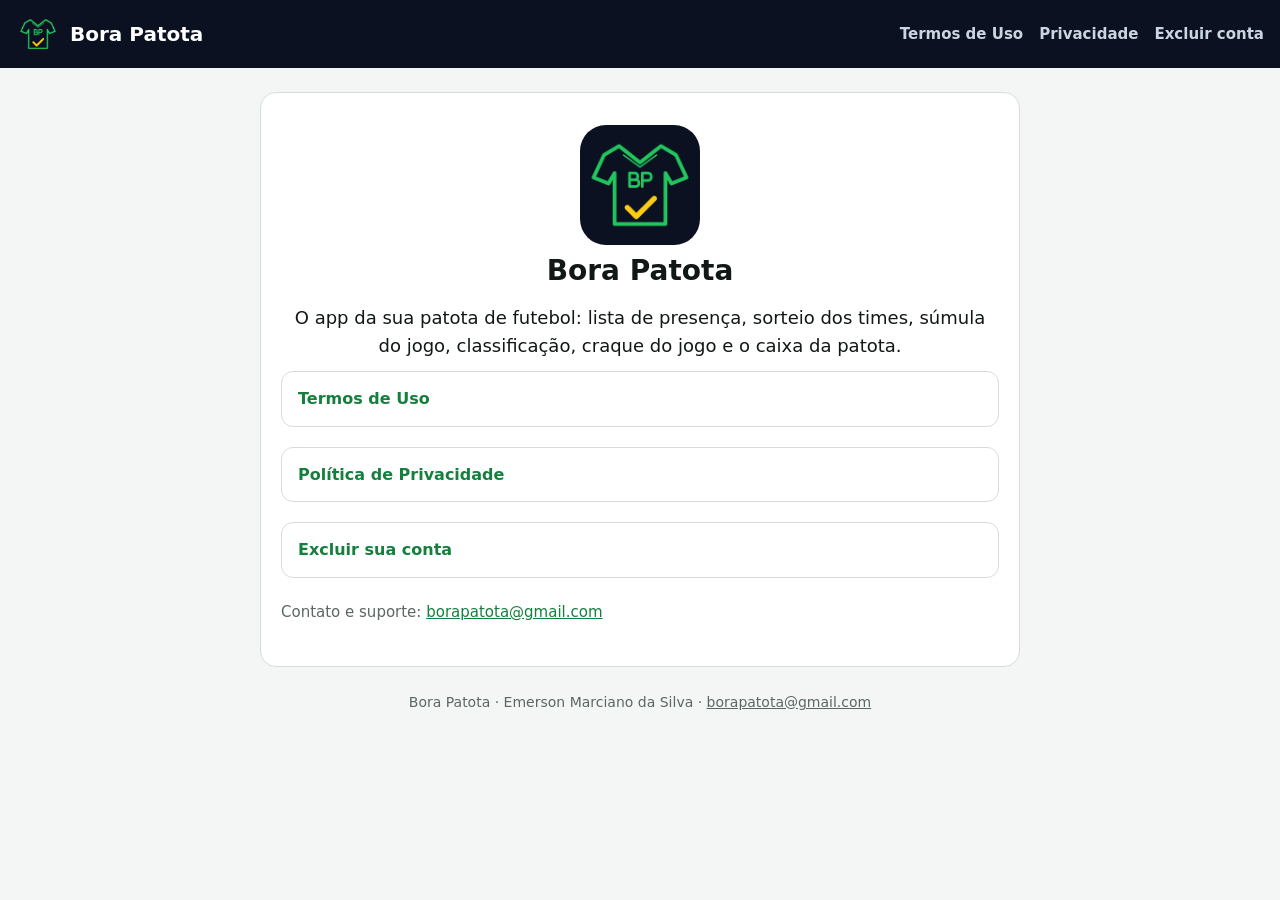
==== index.html @ bec3458f "Site do Bora Patota: termos, privacidade e exclusao de conta" ====
<!doctype html>
<html lang="pt-BR">
<head>
<meta charset="utf-8">
<meta name="viewport" content="width=device-width, initial-scale=1">
<title>Início · Bora Patota</title>
<meta name="description" content="Bora Patota: o app da sua patota de futebol.">
<link rel="icon" href="icone.png">
<link rel="stylesheet" href="estilo.css">
</head>
<body>
<header>
  <a class="marca" href="index.html"><img src="icone.png" alt="" width="44" height="44"><span>Bora Patota</span></a>
  <nav><a href="termos.html">Termos de Uso</a><a href="privacidade.html">Privacidade</a><a href="excluir-conta.html">Excluir conta</a></nav>
</header>
<main>
<section class="capa">
  <img src="icone.png" alt="Ícone do Bora Patota" width="120" height="120">
  <h1>Bora Patota</h1>
  <p class="lead">O app da sua patota de futebol: lista de presença, sorteio dos times, súmula do jogo, classificação, craque do jogo e o caixa da patota.</p>
</section>
<ul class="links">
  <li><a href="termos.html">Termos de Uso</a></li>
  <li><a href="privacidade.html">Política de Privacidade</a></li>
  <li><a href="excluir-conta.html">Excluir sua conta</a></li>
</ul>
<p class="dica">Contato e suporte: <a href="mailto:borapatota@gmail.com">borapatota@gmail.com</a></p>

</main>
<footer>
  <p>Bora Patota · Emerson Marciano da Silva · <a href="mailto:borapatota@gmail.com">borapatota@gmail.com</a></p>
</footer>
</body>
</html>
---- estilo.css ----
:root {
  --fundo: #f4f6f5;
  --cartao: #ffffff;
  --texto: #111816;
  --texto2: #5b6762;
  --borda: #d6ddda;
  --marca: #0b1120;
  --destaque: #15803d;
  --botao: #15803d;
  --botao-texto: #ffffff;
}
@media (prefers-color-scheme: dark) {
  :root {
    --fundo: #0b1120;
    --cartao: #121a2b;
    --texto: #eef3f1;
    --texto2: #9eada7;
    --borda: #24304a;
    --destaque: #4ade80;
    --botao: #22c55e;
    --botao-texto: #0b1120;
  }
}
* { box-sizing: border-box; }
html { -webkit-text-size-adjust: 100%; }
body {
  margin: 0;
  background: var(--fundo);
  color: var(--texto);
  font: 16px/1.6 system-ui, -apple-system, "Segoe UI", Roboto, sans-serif;
}
header {
  background: var(--marca);
  color: #fff;
  padding: 12px 16px;
  display: flex;
  flex-wrap: wrap;
  align-items: center;
  justify-content: space-between;
  gap: 8px 24px;
}
.marca { display: flex; align-items: center; gap: 10px; color: #fff; text-decoration: none; font-weight: 800; font-size: 20px; }
.marca img { border-radius: 10px; }
nav { display: flex; flex-wrap: wrap; gap: 4px 16px; }
nav a { color: #cbd5e1; text-decoration: none; font-weight: 600; font-size: 15px; padding: 6px 0; }
nav a[aria-current="page"], nav a:hover { color: #4ade80; }
main {
  max-width: 760px;
  margin: 24px auto;
  padding: 24px 20px 32px;
  background: var(--cartao);
  border: 1px solid var(--borda);
  border-radius: 16px;
}
@media (max-width: 800px) { main { margin: 16px; } }
h1 { font-size: 28px; line-height: 1.25; margin: 0 0 16px; }
h2 { font-size: 19px; margin: 28px 0 8px; }
p, li { margin: 0 0 10px; }
ul, ol { padding-left: 22px; margin: 0 0 12px; }
a { color: var(--destaque); }
.lead { font-size: 18px; color: var(--texto); }
.dica { color: var(--texto2); font-size: 15px; }
.botao {
  display: inline-block;
  background: var(--botao);
  color: var(--botao-texto);
  text-decoration: none;
  font-weight: 800;
  padding: 14px 22px;
  border-radius: 12px;
}
.capa { text-align: center; }
.capa img { border-radius: 26px; margin-top: 8px; }
.links { list-style: none; padding: 0; display: grid; gap: 10px; }
.links a {
  display: block;
  padding: 14px 16px;
  border: 1px solid var(--borda);
  border-radius: 12px;
  text-decoration: none;
  font-weight: 700;
}
footer { text-align: center; color: var(--texto2); font-size: 14px; padding: 0 16px 32px; }
footer a { color: var(--texto2); }
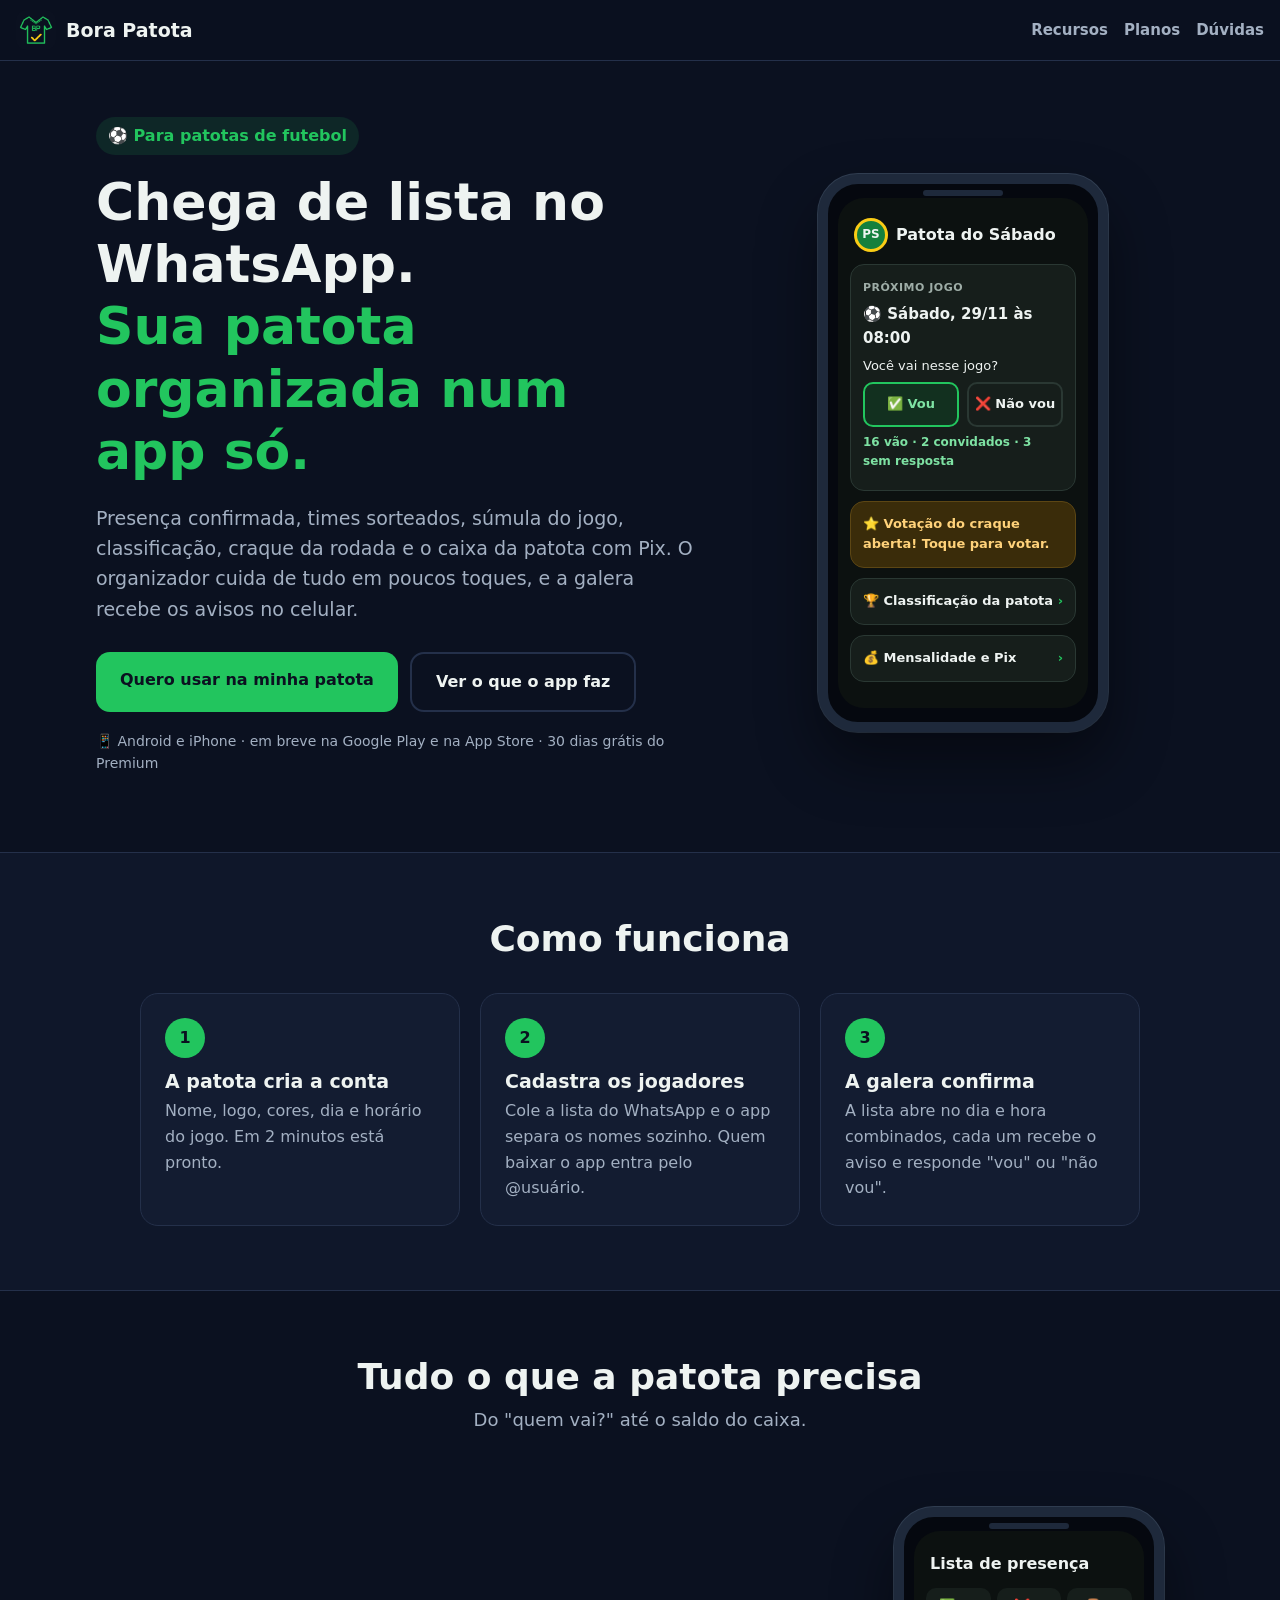
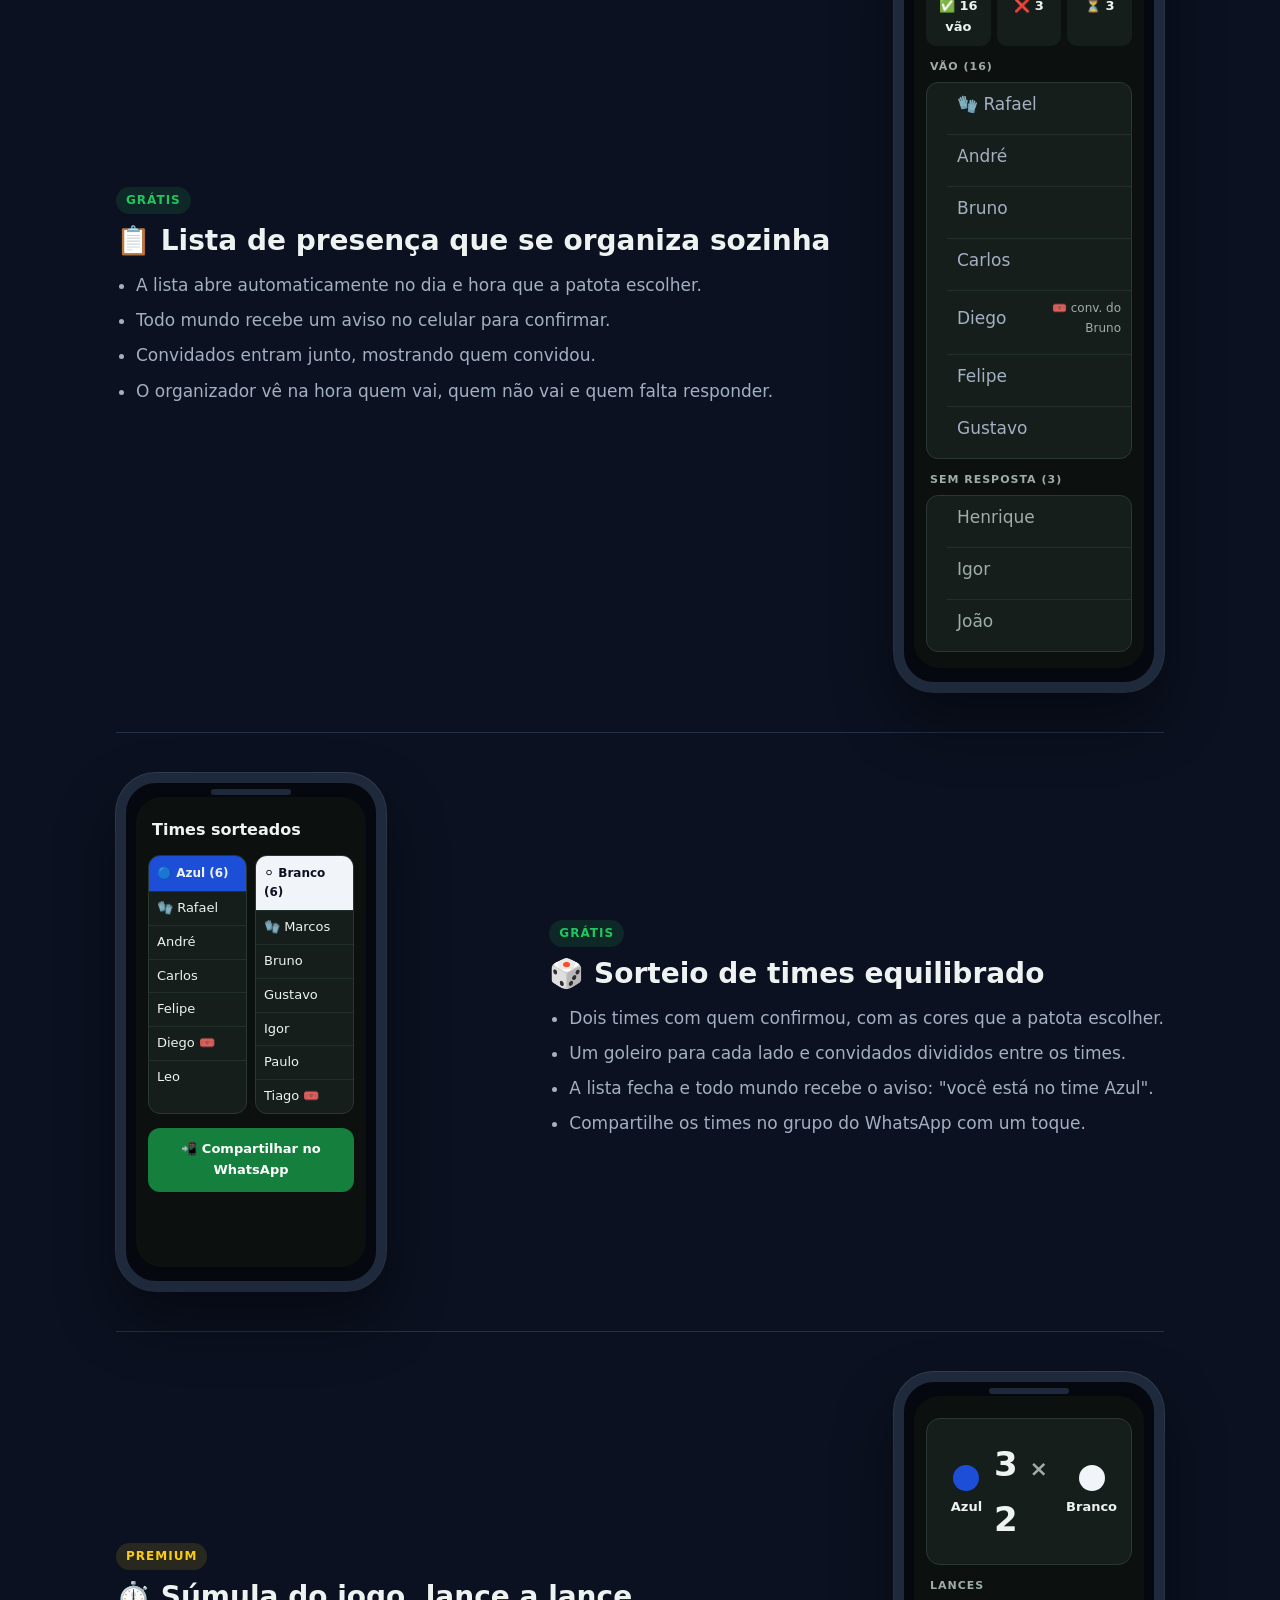
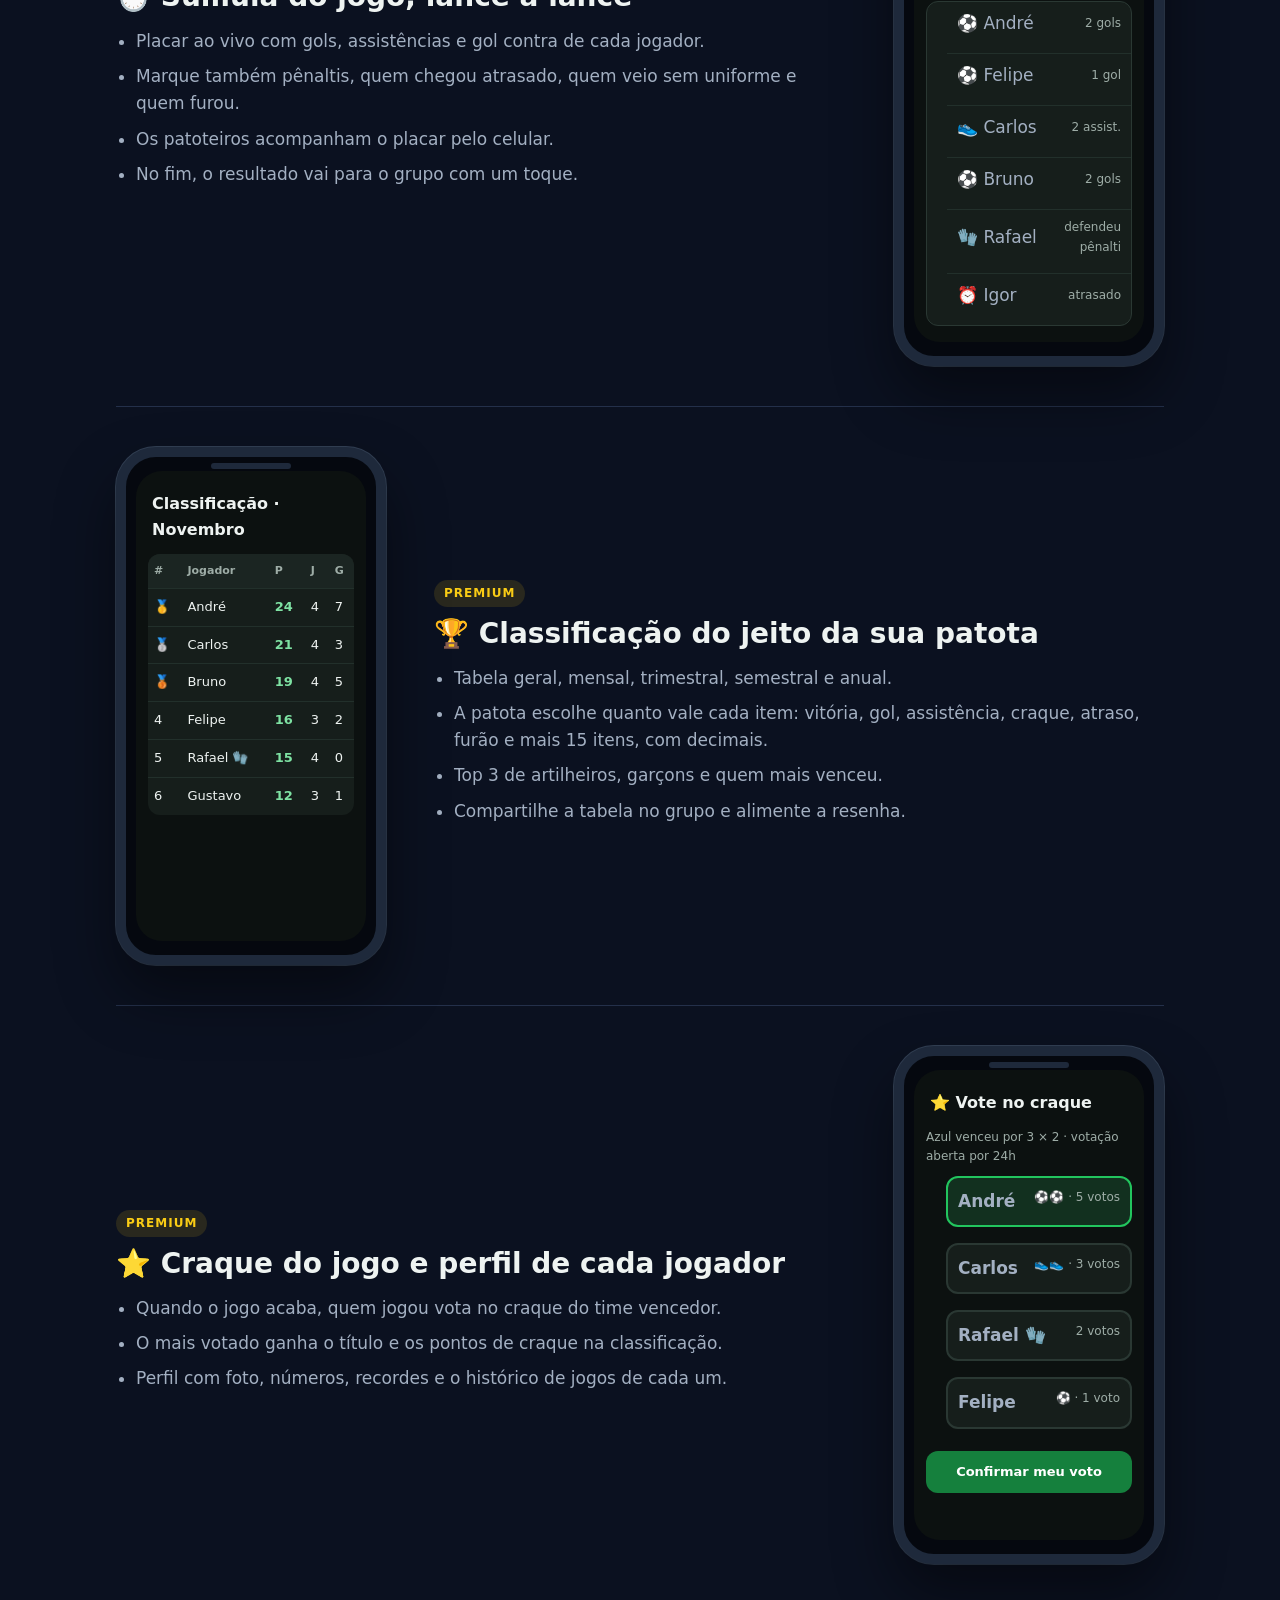
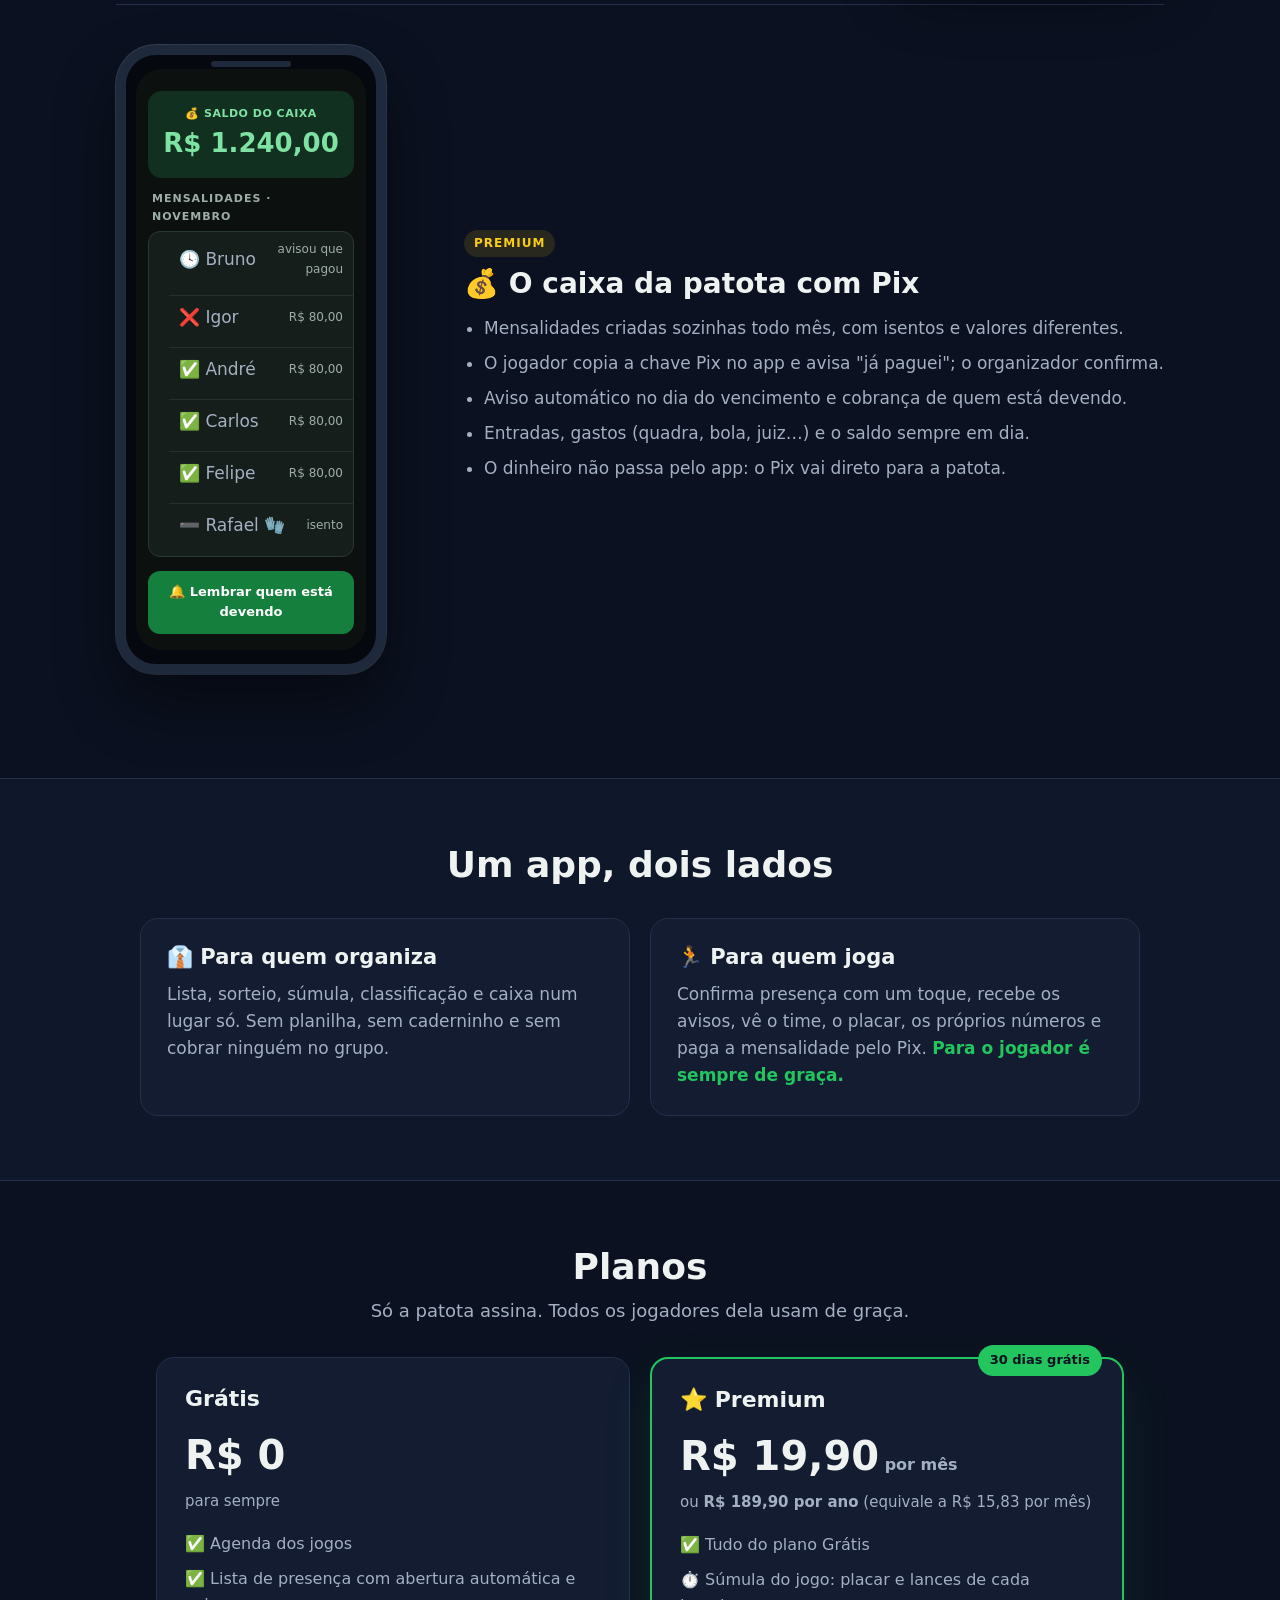
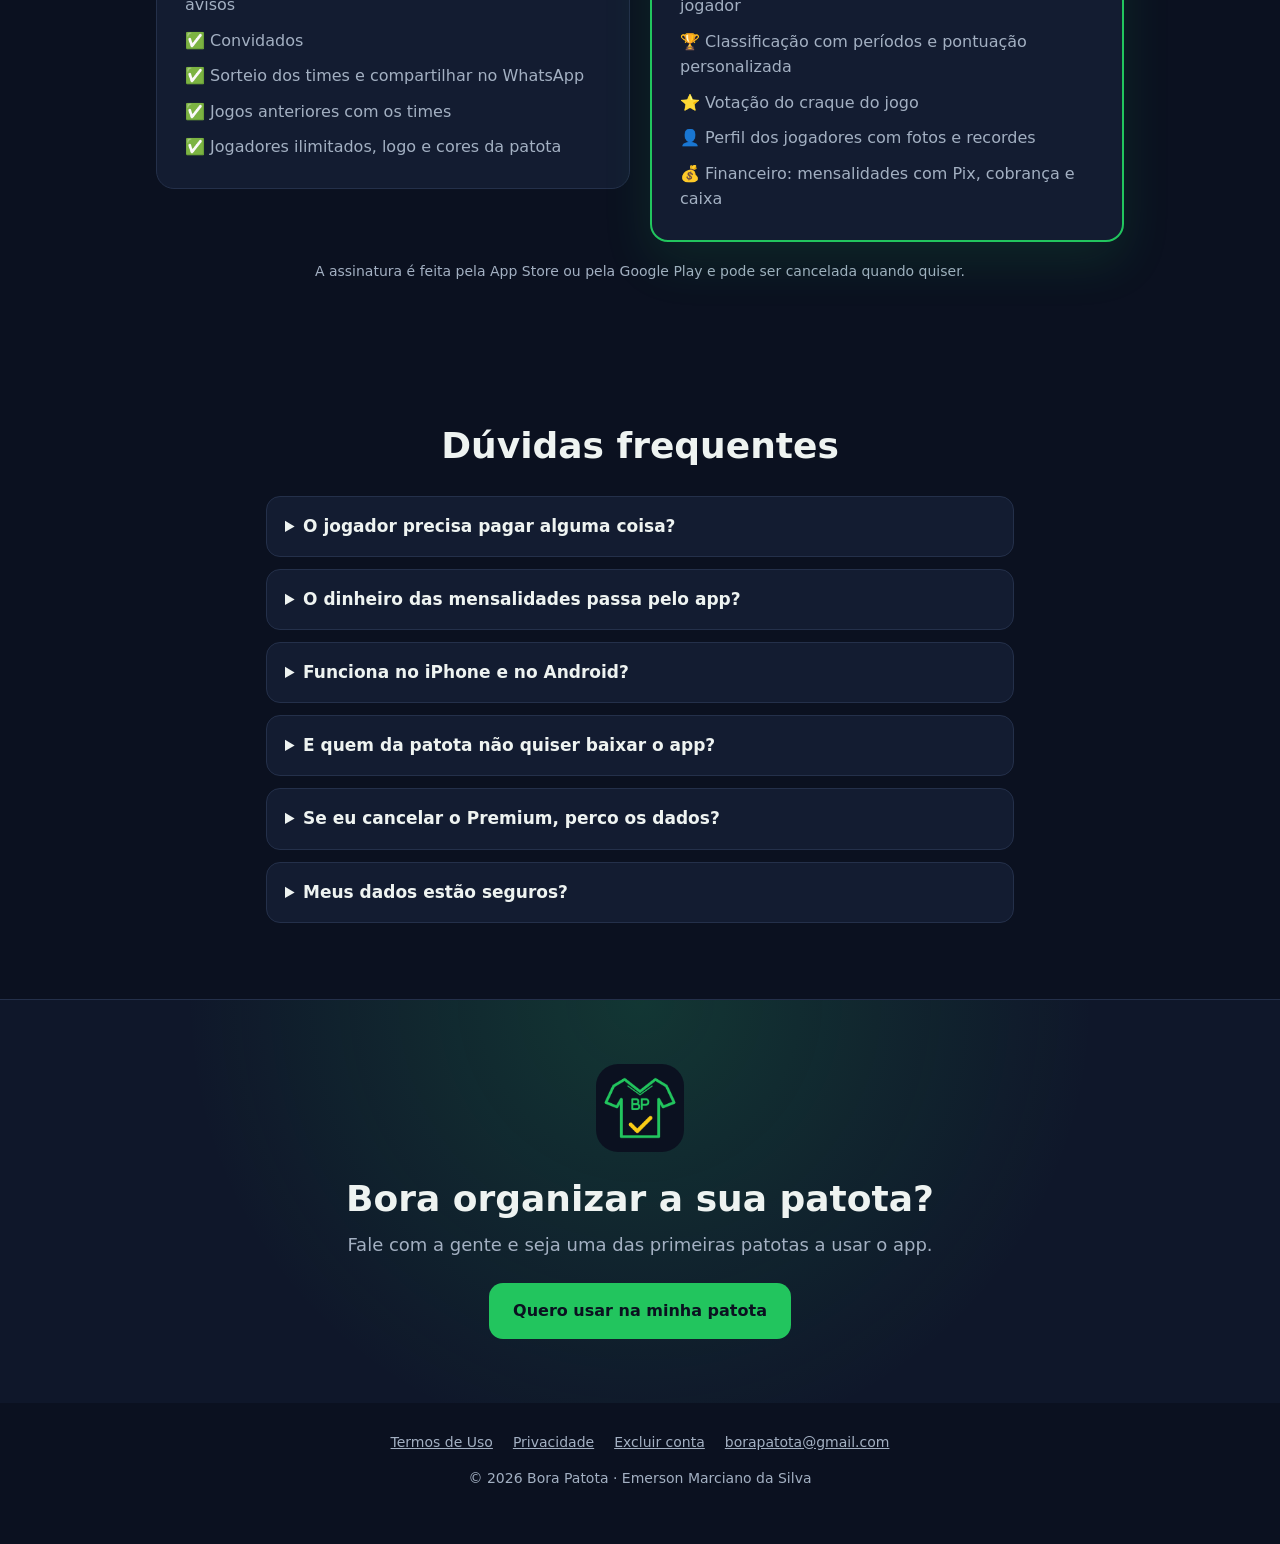
==== commit e2ffea85: "Pagina de divulgacao do Bora Patota" ====
--- a/index.html
+++ b/index.html
@@ -3,32 +3,328 @@
 <head>
 <meta charset="utf-8">
 <meta name="viewport" content="width=device-width, initial-scale=1">
-<title>Início · Bora Patota</title>
-<meta name="description" content="Bora Patota: o app da sua patota de futebol.">
+<title>Bora Patota · o app da sua patota de futebol</title>
+<meta name="description" content="Lista de presença, sorteio dos times, súmula do jogo, classificação, craque do jogo e o caixa da patota com Pix. Tudo num app só.">
+<meta property="og:title" content="Bora Patota · o app da sua patota de futebol">
+<meta property="og:description" content="Lista de presença, sorteio, súmula, classificação, craque do jogo e o caixa da patota com Pix.">
+<meta property="og:image" content="https://borapatota.github.io/icone.png">
+<meta property="og:type" content="website">
+<meta name="theme-color" content="#0B1120">
 <link rel="icon" href="icone.png">
-<link rel="stylesheet" href="estilo.css">
+<link rel="stylesheet" href="landing.css">
 </head>
 <body>
-<header>
-  <a class="marca" href="index.html"><img src="icone.png" alt="" width="44" height="44"><span>Bora Patota</span></a>
-  <nav><a href="termos.html">Termos de Uso</a><a href="privacidade.html">Privacidade</a><a href="excluir-conta.html">Excluir conta</a></nav>
+
+<header class="topo">
+  <a class="marca" href="index.html"><img src="icone.png" alt="" width="40" height="40"><span>Bora Patota</span></a>
+  <nav>
+    <a href="#recursos">Recursos</a>
+    <a href="#planos">Planos</a>
+    <a href="#duvidas">Dúvidas</a>
+  </nav>
 </header>
-<main>
+
+<!-- ============ CAPA ============ -->
 <section class="capa">
-  <img src="icone.png" alt="Ícone do Bora Patota" width="120" height="120">
-  <h1>Bora Patota</h1>
-  <p class="lead">O app da sua patota de futebol: lista de presença, sorteio dos times, súmula do jogo, classificação, craque do jogo e o caixa da patota.</p>
-</section>
-<ul class="links">
-  <li><a href="termos.html">Termos de Uso</a></li>
-  <li><a href="privacidade.html">Política de Privacidade</a></li>
-  <li><a href="excluir-conta.html">Excluir sua conta</a></li>
-</ul>
-<p class="dica">Contato e suporte: <a href="mailto:borapatota@gmail.com">borapatota@gmail.com</a></p>
-
-</main>
-<footer>
-  <p>Bora Patota · Emerson Marciano da Silva · <a href="mailto:borapatota@gmail.com">borapatota@gmail.com</a></p>
+  <div class="capa-texto">
+    <p class="selo">⚽ Para patotas de futebol</p>
+    <h1>Chega de lista no WhatsApp.<br><span>Sua patota organizada num app só.</span></h1>
+    <p class="lead">Presença confirmada, times sorteados, súmula do jogo, classificação, craque da rodada e o caixa da patota com Pix. O organizador cuida de tudo em poucos toques, e a galera recebe os avisos no celular.</p>
+    <div class="acoes">
+      <a class="botao" href="mailto:borapatota@gmail.com?subject=Quero%20usar%20o%20Bora%20Patota%20na%20minha%20patota">Quero usar na minha patota</a>
+      <a class="botao secundario" href="#recursos">Ver o que o app faz</a>
+    </div>
+    <p class="nota">📱 Android e iPhone · em breve na Google Play e na App Store · 30 dias grátis do Premium</p>
+  </div>
+
+  <div class="capa-celular" aria-hidden="true">
+    <div class="celular">
+      <div class="tela">
+        <div class="app-topo"><span class="escudo">PS</span><b>Patota do Sábado</b></div>
+        <div class="cartao">
+          <small>PRÓXIMO JOGO</small>
+          <b class="grande">⚽ Sábado, 29/11 às 08:00</b>
+          <p>Você vai nesse jogo?</p>
+          <div class="duas">
+            <span class="opcao sim">✅ Vou</span>
+            <span class="opcao">❌ Não vou</span>
+          </div>
+          <p class="mini verde">16 vão · 2 convidados · 3 sem resposta</p>
+        </div>
+        <div class="cartao aviso">⭐ Votação do craque aberta! Toque para votar.</div>
+        <div class="cartao linha">🏆 Classificação da patota <span>›</span></div>
+        <div class="cartao linha">💰 Mensalidade e Pix <span>›</span></div>
+      </div>
+    </div>
+  </div>
+</section>
+
+<!-- ============ COMO FUNCIONA ============ -->
+<section class="faixa">
+  <h2>Como funciona</h2>
+  <ol class="passos">
+    <li><b>1</b><h3>A patota cria a conta</h3><p>Nome, logo, cores, dia e horário do jogo. Em 2 minutos está pronto.</p></li>
+    <li><b>2</b><h3>Cadastra os jogadores</h3><p>Cole a lista do WhatsApp e o app separa os nomes sozinho. Quem baixar o app entra pelo @usuário.</p></li>
+    <li><b>3</b><h3>A galera confirma</h3><p>A lista abre no dia e hora combinados, cada um recebe o aviso e responde "vou" ou "não vou".</p></li>
+  </ol>
+</section>
+
+<!-- ============ RECURSOS ============ -->
+<section id="recursos" class="recursos">
+  <h2>Tudo o que a patota precisa</h2>
+  <p class="sub">Do "quem vai?" até o saldo do caixa.</p>
+
+  <!-- Lista de presença -->
+  <article class="recurso">
+    <div class="recurso-texto">
+      <p class="etiqueta">Grátis</p>
+      <h3>📋 Lista de presença que se organiza sozinha</h3>
+      <ul>
+        <li>A lista abre automaticamente no dia e hora que a patota escolher.</li>
+        <li>Todo mundo recebe um aviso no celular para confirmar.</li>
+        <li>Convidados entram junto, mostrando quem convidou.</li>
+        <li>O organizador vê na hora quem vai, quem não vai e quem falta responder.</li>
+      </ul>
+    </div>
+    <div class="celular pequeno" aria-hidden="true">
+      <div class="tela">
+        <div class="app-titulo">Lista de presença</div>
+        <div class="contagem"><span>✅ 16 vão</span><span>❌ 3</span><span>⏳ 3</span></div>
+        <p class="grupo-titulo">VÃO (16)</p>
+        <ul class="lista">
+          <li>🧤 Rafael</li><li>André</li><li>Bruno</li><li>Carlos</li>
+          <li>Diego <em>🎟️ conv. do Bruno</em></li><li>Felipe</li><li>Gustavo</li>
+        </ul>
+        <p class="grupo-titulo">SEM RESPOSTA (3)</p>
+        <ul class="lista apagada"><li>Henrique</li><li>Igor</li><li>João</li></ul>
+      </div>
+    </div>
+  </article>
+
+  <!-- Sorteio -->
+  <article class="recurso invertido">
+    <div class="recurso-texto">
+      <p class="etiqueta">Grátis</p>
+      <h3>🎲 Sorteio de times equilibrado</h3>
+      <ul>
+        <li>Dois times com quem confirmou, com as cores que a patota escolher.</li>
+        <li>Um goleiro para cada lado e convidados divididos entre os times.</li>
+        <li>A lista fecha e todo mundo recebe o aviso: "você está no time Azul".</li>
+        <li>Compartilhe os times no grupo do WhatsApp com um toque.</li>
+      </ul>
+    </div>
+    <div class="celular pequeno" aria-hidden="true">
+      <div class="tela">
+        <div class="app-titulo">Times sorteados</div>
+        <div class="times">
+          <div class="time"><div class="faixa-time azul">🔵 Azul (6)</div>
+            <p>🧤 Rafael</p><p>André</p><p>Carlos</p><p>Felipe</p><p>Diego 🎟️</p><p>Leo</p></div>
+          <div class="time"><div class="faixa-time branco">⚪ Branco (6)</div>
+            <p>🧤 Marcos</p><p>Bruno</p><p>Gustavo</p><p>Igor</p><p>Paulo</p><p>Tiago 🎟️</p></div>
+        </div>
+        <div class="botao-app">📲 Compartilhar no WhatsApp</div>
+      </div>
+    </div>
+  </article>
+
+  <!-- Súmula -->
+  <article class="recurso">
+    <div class="recurso-texto">
+      <p class="etiqueta premium">Premium</p>
+      <h3>⏱️ Súmula do jogo, lance a lance</h3>
+      <ul>
+        <li>Placar ao vivo com gols, assistências e gol contra de cada jogador.</li>
+        <li>Marque também pênaltis, quem chegou atrasado, quem veio sem uniforme e quem furou.</li>
+        <li>Os patoteiros acompanham o placar pelo celular.</li>
+        <li>No fim, o resultado vai para o grupo com um toque.</li>
+      </ul>
+    </div>
+    <div class="celular pequeno" aria-hidden="true">
+      <div class="tela">
+        <div class="placar">
+          <div><span class="bola azul"></span>Azul</div>
+          <b>3 <i>×</i> 2</b>
+          <div><span class="bola branco"></span>Branco</div>
+        </div>
+        <p class="grupo-titulo">LANCES</p>
+        <ul class="lista">
+          <li>⚽ André <em>2 gols</em></li>
+          <li>⚽ Felipe <em>1 gol</em></li>
+          <li>👟 Carlos <em>2 assist.</em></li>
+          <li>⚽ Bruno <em>2 gols</em></li>
+          <li>🧤 Rafael <em>defendeu pênalti</em></li>
+          <li>⏰ Igor <em>atrasado</em></li>
+        </ul>
+      </div>
+    </div>
+  </article>
+
+  <!-- Classificação -->
+  <article class="recurso invertido">
+    <div class="recurso-texto">
+      <p class="etiqueta premium">Premium</p>
+      <h3>🏆 Classificação do jeito da sua patota</h3>
+      <ul>
+        <li>Tabela geral, mensal, trimestral, semestral e anual.</li>
+        <li>A patota escolhe quanto vale cada item: vitória, gol, assistência, craque, atraso, furão e mais 15 itens, com decimais.</li>
+        <li>Top 3 de artilheiros, garçons e quem mais venceu.</li>
+        <li>Compartilhe a tabela no grupo e alimente a resenha.</li>
+      </ul>
+    </div>
+    <div class="celular pequeno" aria-hidden="true">
+      <div class="tela">
+        <div class="app-titulo">Classificação · Novembro</div>
+        <table class="tabela">
+          <thead><tr><th>#</th><th>Jogador</th><th>P</th><th>J</th><th>G</th></tr></thead>
+          <tbody>
+            <tr><td>🥇</td><td>André</td><td>24</td><td>4</td><td>7</td></tr>
+            <tr><td>🥈</td><td>Carlos</td><td>21</td><td>4</td><td>3</td></tr>
+            <tr><td>🥉</td><td>Bruno</td><td>19</td><td>4</td><td>5</td></tr>
+            <tr><td>4</td><td>Felipe</td><td>16</td><td>3</td><td>2</td></tr>
+            <tr><td>5</td><td>Rafael 🧤</td><td>15</td><td>4</td><td>0</td></tr>
+            <tr><td>6</td><td>Gustavo</td><td>12</td><td>3</td><td>1</td></tr>
+          </tbody>
+        </table>
+      </div>
+    </div>
+  </article>
+
+  <!-- Craque -->
+  <article class="recurso">
+    <div class="recurso-texto">
+      <p class="etiqueta premium">Premium</p>
+      <h3>⭐ Craque do jogo e perfil de cada jogador</h3>
+      <ul>
+        <li>Quando o jogo acaba, quem jogou vota no craque do time vencedor.</li>
+        <li>O mais votado ganha o título e os pontos de craque na classificação.</li>
+        <li>Perfil com foto, números, recordes e o histórico de jogos de cada um.</li>
+      </ul>
+    </div>
+    <div class="celular pequeno" aria-hidden="true">
+      <div class="tela">
+        <div class="app-titulo">⭐ Vote no craque</div>
+        <p class="mini">Azul venceu por 3 × 2 · votação aberta por 24h</p>
+        <ul class="votos">
+          <li class="marcado"><span>André</span><em>⚽⚽ · 5 votos</em></li>
+          <li><span>Carlos</span><em>👟👟 · 3 votos</em></li>
+          <li><span>Rafael 🧤</span><em>2 votos</em></li>
+          <li><span>Felipe</span><em>⚽ · 1 voto</em></li>
+        </ul>
+        <div class="botao-app">Confirmar meu voto</div>
+      </div>
+    </div>
+  </article>
+
+  <!-- Financeiro -->
+  <article class="recurso invertido">
+    <div class="recurso-texto">
+      <p class="etiqueta premium">Premium</p>
+      <h3>💰 O caixa da patota com Pix</h3>
+      <ul>
+        <li>Mensalidades criadas sozinhas todo mês, com isentos e valores diferentes.</li>
+        <li>O jogador copia a chave Pix no app e avisa "já paguei"; o organizador confirma.</li>
+        <li>Aviso automático no dia do vencimento e cobrança de quem está devendo.</li>
+        <li>Entradas, gastos (quadra, bola, juiz…) e o saldo sempre em dia.</li>
+        <li>O dinheiro não passa pelo app: o Pix vai direto para a patota.</li>
+      </ul>
+    </div>
+    <div class="celular pequeno" aria-hidden="true">
+      <div class="tela">
+        <div class="saldo"><small>💰 SALDO DO CAIXA</small><b>R$ 1.240,00</b></div>
+        <p class="grupo-titulo">MENSALIDADES · NOVEMBRO</p>
+        <ul class="lista">
+          <li>🕓 Bruno <em>avisou que pagou</em></li>
+          <li>❌ Igor <em>R$ 80,00</em></li>
+          <li>✅ André <em>R$ 80,00</em></li>
+          <li>✅ Carlos <em>R$ 80,00</em></li>
+          <li>✅ Felipe <em>R$ 80,00</em></li>
+          <li>➖ Rafael 🧤 <em>isento</em></li>
+        </ul>
+        <div class="botao-app">🔔 Lembrar quem está devendo</div>
+      </div>
+    </div>
+  </article>
+</section>
+
+<!-- ============ PARA QUEM ============ -->
+<section class="faixa">
+  <h2>Um app, dois lados</h2>
+  <div class="lados">
+    <div class="lado">
+      <h3>👔 Para quem organiza</h3>
+      <p>Lista, sorteio, súmula, classificação e caixa num lugar só. Sem planilha, sem caderninho e sem cobrar ninguém no grupo.</p>
+    </div>
+    <div class="lado">
+      <h3>🏃 Para quem joga</h3>
+      <p>Confirma presença com um toque, recebe os avisos, vê o time, o placar, os próprios números e paga a mensalidade pelo Pix. <b>Para o jogador é sempre de graça.</b></p>
+    </div>
+  </div>
+</section>
+
+<!-- ============ PLANOS ============ -->
+<section id="planos" class="planos">
+  <h2>Planos</h2>
+  <p class="sub">Só a patota assina. Todos os jogadores dela usam de graça.</p>
+  <div class="cartoes-planos">
+    <div class="plano">
+      <h3>Grátis</h3>
+      <p class="preco">R$ 0</p>
+      <p class="mini">para sempre</p>
+      <ul>
+        <li>✅ Agenda dos jogos</li>
+        <li>✅ Lista de presença com abertura automática e avisos</li>
+        <li>✅ Convidados</li>
+        <li>✅ Sorteio dos times e compartilhar no WhatsApp</li>
+        <li>✅ Jogos anteriores com os times</li>
+        <li>✅ Jogadores ilimitados, logo e cores da patota</li>
+      </ul>
+    </div>
+    <div class="plano destaque">
+      <p class="fita">30 dias grátis</p>
+      <h3>⭐ Premium</h3>
+      <p class="preco">R$ 19,90<small> por mês</small></p>
+      <p class="mini">ou <b>R$ 189,90 por ano</b> (equivale a R$ 15,83 por mês)</p>
+      <ul>
+        <li>✅ Tudo do plano Grátis</li>
+        <li>⏱️ Súmula do jogo: placar e lances de cada jogador</li>
+        <li>🏆 Classificação com períodos e pontuação personalizada</li>
+        <li>⭐ Votação do craque do jogo</li>
+        <li>👤 Perfil dos jogadores com fotos e recordes</li>
+        <li>💰 Financeiro: mensalidades com Pix, cobrança e caixa</li>
+      </ul>
+    </div>
+  </div>
+  <p class="nota">A assinatura é feita pela App Store ou pela Google Play e pode ser cancelada quando quiser.</p>
+</section>
+
+<!-- ============ DÚVIDAS ============ -->
+<section id="duvidas" class="duvidas">
+  <h2>Dúvidas frequentes</h2>
+  <details><summary>O jogador precisa pagar alguma coisa?</summary><p>Não. Só a conta da patota assina o Premium. Os jogadores usam tudo o que a patota liberou, de graça.</p></details>
+  <details><summary>O dinheiro das mensalidades passa pelo app?</summary><p>Não. O app mostra a chave Pix da patota, o jogador paga pelo banco dele e avisa no app. O organizador confirma quando o dinheiro cai. Sem taxa sobre as mensalidades.</p></details>
+  <details><summary>Funciona no iPhone e no Android?</summary><p>Sim, nos dois. O Bora Patota chega em breve na App Store e na Google Play.</p></details>
+  <details><summary>E quem da patota não quiser baixar o app?</summary><p>Sem problema. O organizador cadastra o jogador pelo nome, marca a presença por ele e manda os times e a lista no grupo do WhatsApp.</p></details>
+  <details><summary>Se eu cancelar o Premium, perco os dados?</summary><p>Não. Nada é apagado: os recursos Premium só ficam bloqueados até a patota assinar de novo.</p></details>
+  <details><summary>Meus dados estão seguros?</summary><p>Sim. Seguimos a Lei Geral de Proteção de Dados, não vendemos dados e não mostramos anúncios. Veja a <a href="privacidade.html">Política de Privacidade</a>.</p></details>
+</section>
+
+<!-- ============ CHAMADA FINAL ============ -->
+<section class="final">
+  <img src="icone.png" alt="" width="88" height="88">
+  <h2>Bora organizar a sua patota?</h2>
+  <p>Fale com a gente e seja uma das primeiras patotas a usar o app.</p>
+  <a class="botao" href="mailto:borapatota@gmail.com?subject=Quero%20usar%20o%20Bora%20Patota%20na%20minha%20patota">Quero usar na minha patota</a>
+</section>
+
+<footer class="rodape">
+  <nav>
+    <a href="termos.html">Termos de Uso</a>
+    <a href="privacidade.html">Privacidade</a>
+    <a href="excluir-conta.html">Excluir conta</a>
+    <a href="mailto:borapatota@gmail.com">borapatota@gmail.com</a>
+  </nav>
+  <p>© 2026 Bora Patota · Emerson Marciano da Silva</p>
 </footer>
+
 </body>
 </html>
--- a/landing.css
+++ b/landing.css
@@ -0,0 +1,197 @@
+:root {
+  --fundo: #0b1120;
+  --fundo2: #0f172a;
+  --cartao: #131c31;
+  --borda: #24304a;
+  --texto: #eef3f1;
+  --texto2: #a3b0c2;
+  --verde: #22c55e;
+  --verde-escuro: #15803d;
+  --amarelo: #facc15;
+  --vermelho: #f87171;
+  --raio: 18px;
+}
+* { box-sizing: border-box; }
+html { -webkit-text-size-adjust: 100%; scroll-behavior: smooth; }
+body {
+  margin: 0;
+  background: var(--fundo);
+  color: var(--texto);
+  font: 16px/1.6 system-ui, -apple-system, "Segoe UI", Roboto, sans-serif;
+  overflow-x: hidden;
+}
+a { color: var(--verde); }
+h1, h2, h3 { line-height: 1.2; margin: 0; }
+h2 { font-size: clamp(26px, 5vw, 36px); text-align: center; }
+section { padding: 64px 16px; }
+.sub { text-align: center; color: var(--texto2); margin: 8px 0 32px; font-size: 18px; }
+
+/* ---------- topo ---------- */
+.topo {
+  position: sticky; top: 0; z-index: 10;
+  display: flex; align-items: center; justify-content: space-between; gap: 12px;
+  padding: 10px 16px;
+  background: rgba(11, 17, 32, 0.92);
+  backdrop-filter: blur(8px);
+  border-bottom: 1px solid var(--borda);
+}
+.marca { display: flex; align-items: center; gap: 10px; color: var(--texto); text-decoration: none; font-weight: 800; font-size: 19px; }
+.marca img { border-radius: 10px; }
+.topo nav { display: flex; gap: 16px; }
+.topo nav a { color: var(--texto2); text-decoration: none; font-weight: 600; font-size: 15px; }
+.topo nav a:hover { color: var(--verde); }
+@media (max-width: 520px) { .topo nav a:not(:last-child) { display: none; } }
+
+/* ---------- botões ---------- */
+.botao {
+  display: inline-block;
+  background: var(--verde); color: #0b1120;
+  font-weight: 800; text-decoration: none;
+  padding: 15px 24px; border-radius: 14px;
+  transition: transform .15s ease;
+}
+.botao:hover { transform: translateY(-2px); }
+.botao.secundario { background: transparent; color: var(--texto); border: 2px solid var(--borda); }
+
+/* ---------- capa ---------- */
+.capa {
+  max-width: 1120px; margin: 0 auto;
+  display: grid; grid-template-columns: 1.15fr 0.85fr; gap: 48px; align-items: center;
+  padding-top: 56px;
+}
+.selo { display: inline-block; background: rgba(34, 197, 94, .12); color: var(--verde); font-weight: 700; padding: 6px 12px; border-radius: 999px; margin: 0 0 16px; }
+.capa h1 { font-size: clamp(32px, 6vw, 52px); font-weight: 900; }
+.capa h1 span { color: var(--verde); }
+.lead { font-size: 19px; color: var(--texto2); margin: 20px 0 28px; }
+.acoes { display: flex; flex-wrap: wrap; gap: 12px; }
+.nota { color: var(--texto2); font-size: 14px; margin-top: 18px; }
+.capa-celular { display: flex; justify-content: center; }
+@media (max-width: 860px) {
+  .capa { grid-template-columns: 1fr; text-align: center; }
+  .acoes { justify-content: center; }
+}
+
+/* ---------- celular (ilustração das telas) ---------- */
+.celular {
+  width: 290px; max-width: 100%;
+  background: #05080f;
+  border: 10px solid #1e293b;
+  border-radius: 40px;
+  padding: 14px 10px;
+  box-shadow: 0 30px 60px rgba(0, 0, 0, .45), 0 0 0 1px #334155;
+  position: relative;
+}
+.celular::before { content: ""; position: absolute; top: 6px; left: 50%; transform: translateX(-50%); width: 80px; height: 6px; background: #1e293b; border-radius: 6px; }
+.celular.pequeno { width: 270px; }
+.tela { background: #0c1110; border-radius: 26px; padding: 14px 12px 16px; min-height: 470px; font-size: 13px; color: #eef3f1; text-align: left; }
+.app-topo { display: flex; align-items: center; gap: 8px; margin: 6px 4px 12px; font-size: 16px; }
+.escudo { width: 34px; height: 34px; border-radius: 50%; background: var(--verde-escuro); border: 3px solid var(--amarelo); display: grid; place-items: center; font-weight: 900; font-size: 12px; }
+.app-titulo { font-weight: 800; font-size: 16px; margin: 6px 4px 12px; }
+.cartao { background: #161e1b; border: 1px solid #2a3833; border-radius: 14px; padding: 12px; margin-bottom: 10px; }
+.cartao small { color: #9eada7; font-weight: 700; letter-spacing: .5px; font-size: 11px; }
+.cartao .grande { display: block; font-size: 15px; margin: 4px 0; }
+.cartao p { margin: 6px 0; }
+.cartao.aviso { background: #3a2c0a; border-color: #5c4614; color: #ffd27a; font-weight: 700; }
+.cartao.linha { display: flex; justify-content: space-between; font-weight: 600; }
+.cartao.linha span { color: var(--verde); font-weight: 800; }
+.duas { display: flex; gap: 8px; }
+.opcao { flex: 1; text-align: center; padding: 10px 0; border-radius: 10px; border: 2px solid #2a3833; font-weight: 800; }
+.opcao.sim { border-color: var(--verde); background: #12301f; color: #7ee2a3; }
+.mini { color: #9eada7; font-size: 12px; margin: 4px 0 10px; }
+.mini.verde { color: #7ee2a3; font-weight: 700; }
+.contagem { display: flex; gap: 6px; margin-bottom: 8px; }
+.contagem span { flex: 1; text-align: center; background: #161e1b; border-radius: 10px; padding: 8px 0; font-weight: 700; }
+.grupo-titulo { color: #9eada7; font-size: 11px; font-weight: 800; letter-spacing: 1px; margin: 12px 4px 6px; }
+.lista { list-style: none; padding: 0; margin: 0; background: #161e1b; border: 1px solid #2a3833; border-radius: 12px; }
+.lista li { padding: 8px 10px; border-top: 1px solid #22302b; display: flex; justify-content: space-between; align-items: center; gap: 8px; white-space: nowrap; }
+.lista li:first-child { border-top: 0; }
+.lista em { color: #9eada7; font-style: normal; font-size: 12px; white-space: normal; text-align: right; }
+.lista.apagada li { color: #9eada7; }
+.times { display: flex; gap: 8px; }
+.time { flex: 1; background: #161e1b; border: 1px solid #2a3833; border-radius: 12px; overflow: hidden; }
+.time p { margin: 0; padding: 6px 8px; border-top: 1px solid #22302b; }
+.faixa-time { padding: 8px; font-weight: 800; font-size: 12px; }
+.faixa-time.azul { background: #1d4ed8; }
+.faixa-time.branco { background: #f1f5f9; color: #0b1120; }
+.botao-app { margin-top: 14px; background: var(--verde-escuro); color: #fff; text-align: center; font-weight: 800; padding: 11px; border-radius: 12px; }
+.placar { display: flex; align-items: center; justify-content: space-between; background: #161e1b; border: 1px solid #2a3833; border-radius: 14px; padding: 18px 12px; margin-top: 8px; }
+.placar div { display: flex; flex-direction: column; align-items: center; gap: 6px; font-weight: 700; width: 70px; }
+.placar b { font-size: 34px; font-weight: 900; }
+.placar i { color: #9eada7; font-style: normal; font-size: 22px; }
+.bola { width: 26px; height: 26px; border-radius: 50%; display: inline-block; }
+.bola.azul { background: #1d4ed8; }
+.bola.branco { background: #f1f5f9; }
+.tabela { width: 100%; border-collapse: collapse; background: #161e1b; border-radius: 12px; overflow: hidden; }
+.tabela th { color: #9eada7; font-size: 11px; text-align: left; padding: 8px 6px; background: #1b2522; }
+.tabela td { padding: 8px 6px; border-top: 1px solid #22302b; }
+.tabela td:nth-child(3) { font-weight: 800; color: #7ee2a3; }
+.votos { list-style: none; padding: 0; margin: 6px 0 0; display: grid; gap: 8px; }
+.votos li { display: flex; justify-content: space-between; background: #161e1b; border: 2px solid #2a3833; border-radius: 12px; padding: 10px; font-weight: 700; }
+.votos li em { color: #9eada7; font-style: normal; font-weight: 500; font-size: 12px; }
+.votos li.marcado { border-color: var(--verde); background: #12301f; }
+.saldo { background: #12301f; color: #7ee2a3; border-radius: 14px; padding: 14px; text-align: center; margin-top: 8px; }
+.saldo small { display: block; font-weight: 800; letter-spacing: .5px; font-size: 11px; }
+.saldo b { font-size: 26px; font-weight: 900; }
+
+/* ---------- como funciona / faixas ---------- */
+.faixa { background: var(--fundo2); border-top: 1px solid var(--borda); border-bottom: 1px solid var(--borda); }
+.passos { list-style: none; padding: 0; margin: 32px auto 0; max-width: 1000px; display: grid; grid-template-columns: repeat(3, 1fr); gap: 20px; }
+.passos li { background: var(--cartao); border: 1px solid var(--borda); border-radius: var(--raio); padding: 24px; }
+.passos li b { display: inline-grid; place-items: center; width: 40px; height: 40px; border-radius: 50%; background: var(--verde); color: #0b1120; font-weight: 900; margin-bottom: 12px; }
+.passos h3 { font-size: 19px; margin-bottom: 6px; }
+.passos p { color: var(--texto2); margin: 0; }
+@media (max-width: 760px) { .passos { grid-template-columns: 1fr; } }
+
+/* ---------- recursos ---------- */
+.recursos { max-width: 1080px; margin: 0 auto; }
+.recurso { display: grid; grid-template-columns: 1fr auto; gap: 48px; align-items: center; padding: 40px 0; border-top: 1px solid var(--borda); }
+.recurso:first-of-type { border-top: 0; }
+.recurso.invertido .recurso-texto { order: 2; }
+.recurso h3 { font-size: clamp(22px, 4vw, 28px); margin-bottom: 14px; }
+.recurso ul { margin: 0; padding-left: 20px; color: var(--texto2); font-size: 17px; }
+.recurso li { margin-bottom: 8px; }
+.etiqueta { display: inline-block; font-size: 12px; font-weight: 800; letter-spacing: 1px; text-transform: uppercase; color: var(--verde); background: rgba(34, 197, 94, .12); padding: 4px 10px; border-radius: 999px; margin: 0 0 10px; }
+.etiqueta.premium { color: var(--amarelo); background: rgba(250, 204, 21, .12); }
+@media (max-width: 760px) {
+  .recurso { grid-template-columns: 1fr; gap: 28px; justify-items: center; }
+  .recurso.invertido .recurso-texto { order: 0; }
+  .recurso-texto { width: 100%; }
+}
+
+/* ---------- dois lados ---------- */
+.lados { max-width: 1000px; margin: 32px auto 0; display: grid; grid-template-columns: 1fr 1fr; gap: 20px; }
+.lado { background: var(--cartao); border: 1px solid var(--borda); border-radius: var(--raio); padding: 26px; }
+.lado h3 { font-size: 21px; margin-bottom: 10px; }
+.lado p { color: var(--texto2); margin: 0; font-size: 17px; }
+.lado b { color: var(--verde); }
+@media (max-width: 760px) { .lados { grid-template-columns: 1fr; } }
+
+/* ---------- planos ---------- */
+.planos { max-width: 1000px; margin: 0 auto; }
+.cartoes-planos { display: grid; grid-template-columns: 1fr 1fr; gap: 20px; align-items: start; }
+.plano { background: var(--cartao); border: 1px solid var(--borda); border-radius: var(--raio); padding: 28px; position: relative; }
+.plano.destaque { border: 2px solid var(--verde); box-shadow: 0 20px 50px rgba(34, 197, 94, .12); }
+.plano h3 { font-size: 22px; }
+.preco { font-size: 40px; font-weight: 900; margin: 10px 0 0; }
+.preco small { font-size: 16px; color: var(--texto2); font-weight: 600; }
+.plano .mini { color: var(--texto2); font-size: 15px; margin: 2px 0 18px; }
+.plano ul { list-style: none; padding: 0; margin: 0; display: grid; gap: 10px; color: var(--texto2); }
+.fita { position: absolute; top: -14px; right: 20px; margin: 0; background: var(--verde); color: #0b1120; font-weight: 900; font-size: 13px; padding: 5px 12px; border-radius: 999px; }
+.planos .nota { text-align: center; }
+@media (max-width: 760px) { .cartoes-planos { grid-template-columns: 1fr; } }
+
+/* ---------- dúvidas ---------- */
+.duvidas { max-width: 780px; margin: 0 auto; }
+.duvidas h2 { margin-bottom: 28px; }
+details { background: var(--cartao); border: 1px solid var(--borda); border-radius: 14px; padding: 16px 18px; margin-bottom: 12px; }
+summary { cursor: pointer; font-weight: 700; font-size: 17px; }
+details p { color: var(--texto2); margin: 12px 0 0; }
+
+/* ---------- final e rodapé ---------- */
+.final { text-align: center; background: radial-gradient(circle at 50% 0%, rgba(34, 197, 94, .18), transparent 60%), var(--fundo2); border-top: 1px solid var(--borda); }
+.final img { border-radius: 22px; }
+.final h2 { margin: 18px 0 10px; }
+.final p { color: var(--texto2); margin: 0 0 24px; font-size: 18px; }
+.rodape { text-align: center; padding: 28px 16px 40px; color: var(--texto2); font-size: 14px; }
+.rodape nav { display: flex; flex-wrap: wrap; justify-content: center; gap: 8px 20px; margin-bottom: 10px; }
+.rodape a { color: var(--texto2); }
